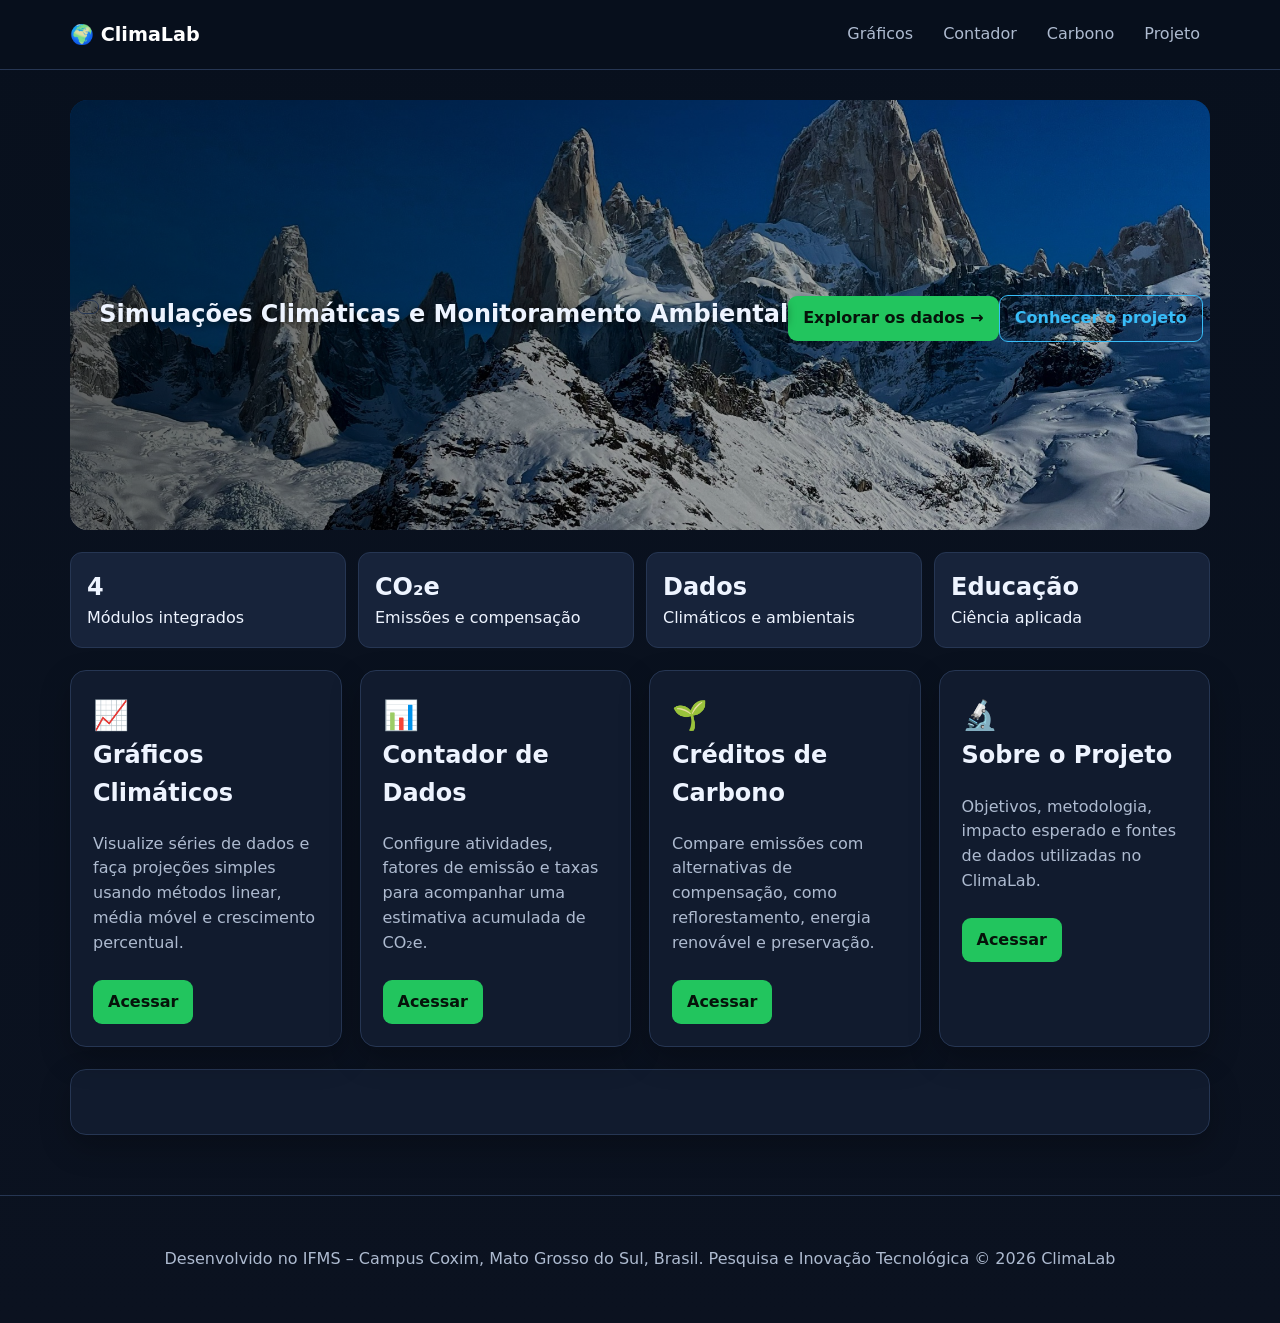
==== index.html @ 16ba8b27 "ClimaLab" ====
<!doctype html>
<html lang="pt-BR">
<head><meta charset="utf-8"><meta name="viewport" content="width=device-width,initial-scale=1">
<title>ClimaLab — Simulações Climáticas e Monitoramento Ambiental</title><link rel="stylesheet" href="css/climalab.css"></head>
<body>
<header class="site-header"><nav class="nav"><a class="brand" href="index.html">🌍 ClimaLab</a>
<div class="nav-links"><a href="graficos.html">Gráficos</a><a href="contador.html">Contador</a><a href="carbono.html">Carbono</a><a href="sobre.html">Projeto</a></div></nav></header>
<main class="container">
<section class="hero-climalab"><span class="badge"></span>
<h1>Simulações Climáticas e Monitoramento Ambiental</h1>
<p></p>
<a class="cta" href="graficos.html">Explorar os dados →</a> <a class="cta secondary" href="sobre.html">Conhecer o projeto</a></section>
<div class="stats">
<div class="stat"><strong>4</strong><span>Módulos integrados</span></div><div class="stat"><strong>CO₂e</strong><span>Emissões e compensação</span></div><div class="stat"><strong>Dados</strong><span>Climáticos e ambientais</span></div><div class="stat"><strong>Educação</strong><span>Ciência aplicada</span></div>
</div>
<section class="grid">
<article class="card"><div class="icon">📈</div><h2>Gráficos Climáticos</h2><p>Visualize séries de dados e faça projeções simples usando métodos linear, média móvel e crescimento percentual.</p><a class="cta" href="graficos.html">Acessar</a></article>
<article class="card"><div class="icon">📊</div><h2>Contador de Dados</h2><p>Configure atividades, fatores de emissão e taxas para acompanhar uma estimativa acumulada de CO₂e.</p><a class="cta" href="contador.html">Acessar</a></article>
<article class="card"><div class="icon">🌱</div><h2>Créditos de Carbono</h2><p>Compare emissões com alternativas de compensação, como reflorestamento, energia renovável e preservação.</p><a class="cta" href="carbono.html">Acessar</a></article>
<article class="card"><div class="icon">🔬</div><h2>Sobre o Projeto</h2><p>Objetivos, metodologia, impacto esperado e fontes de dados utilizadas no ClimaLab.</p><a class="cta" href="sobre.html">Acessar</a></article>
</section>
<section class="section" style="margin-top:22px"><h2></h2><p class="muted"></p></section>
</main><footer><p>Desenvolvido no IFMS – Campus Coxim, Mato Grosso do Sul, Brasil.  Pesquisa e Inovação Tecnológica © 2026 ClimaLab</p></footer>
<script src="js/climalab.js"></script></body></html>
---- css/climalab.css ----
:root{
  --bg:#0b1220; --panel:#111b2e; --panel2:#17233a; --text:#eef4ff;
  --muted:#aebbd0; --accent:#22c55e; --accent2:#38bdf8; --gold:#fbbf24;
  --danger:#ef4444; --border:#263653; --shadow:0 12px 30px rgba(0,0,0,.25);
}
*{box-sizing:border-box}
html{scroll-behavior:smooth}
body{margin:0;font-family:system-ui,-apple-system,Segoe UI,Roboto,Arial,sans-serif;background:linear-gradient(180deg,#08101d,#0b1220);color:var(--text);line-height:1.55}
a{color:var(--accent2)}
button,input,select{font:inherit}
button{cursor:pointer}
.site-header{position:sticky;top:0;z-index:10;background:rgba(8,16,29,.92);backdrop-filter:blur(10px);border-bottom:1px solid var(--border)}
.nav{max-width:1180px;margin:auto;padding:14px 20px;display:flex;align-items:center;gap:20px;justify-content:space-between}
.brand{font-weight:800;color:#fff;text-decoration:none;font-size:1.2rem}
.nav-links{display:flex;gap:10px;flex-wrap:wrap}
.nav-links a{padding:8px 10px;text-decoration:none;color:var(--muted);border-radius:8px}
.nav-links a:hover,.nav-links a.active{color:#fff;background:var(--panel2)}
.container{max-width:1180px;margin:auto;padding:30px 20px}
.hero{padding:70px 30px;border:1px solid var(--border);border-radius:24px;background:radial-gradient(circle at 85% 15%,rgba(56,189,248,.18),transparent 35%),radial-gradient(circle at 10% 90%,rgba(34,197,94,.12),transparent 30%),var(--panel);box-shadow:var(--shadow)}
.hero h1{font-size:clamp(2.2rem,5vw,4rem);line-height:1.05;margin:0 0 16px}
.hero p{max-width:780px;color:var(--muted);font-size:1.1rem}
.badge{display:inline-block;padding:6px 10px;border:1px solid var(--border);border-radius:999px;color:var(--accent2);font-size:.85rem;margin-bottom:15px}
.grid{display:grid;grid-template-columns:repeat(auto-fit,minmax(250px,1fr));gap:18px}
.card,.section{background:var(--panel);border:1px solid var(--border);border-radius:16px;padding:22px;box-shadow:var(--shadow)}
.card h2,.card h3,.section h2{margin-top:0}
.card p,.muted{color:var(--muted)}
.card .icon{font-size:1.8rem}
.cta{display:inline-flex;gap:8px;align-items:center;padding:10px 15px;border-radius:9px;text-decoration:none;background:var(--accent);color:#06130a;font-weight:800;margin-top:8px}
.secondary{background:transparent;color:var(--accent2);border:1px solid var(--accent2)}
.stats{display:grid;grid-template-columns:repeat(auto-fit,minmax(180px,1fr));gap:12px;margin:22px 0}
.stat{background:var(--panel2);border:1px solid var(--border);border-radius:12px;padding:16px}
.stat strong{display:block;font-size:1.5rem}
footer{text-align:center;color:var(--muted);padding:35px 20px;border-top:1px solid var(--border);margin-top:30px}
.controls{display:flex;flex-wrap:wrap;gap:10px;margin:18px 0}
.controls>*{min-height:42px}
input,select{background:#0c1627;color:var(--text);border:1px solid var(--border);border-radius:9px;padding:9px 11px}
.btn{border:0;border-radius:9px;padding:10px 14px;background:var(--accent);color:#06130a;font-weight:800}
.btn.alt{background:transparent;color:var(--accent2);border:1px solid var(--accent2)}
.btn.danger{background:transparent;color:#fca5a5;border:1px solid var(--danger)}
.table-wrap{overflow:auto;border:1px solid var(--border);border-radius:12px}
table{width:100%;border-collapse:collapse;min-width:760px}
th,td{padding:10px;border-bottom:1px solid var(--border);text-align:left}
th{color:var(--accent2);background:var(--panel2)}
.result-grid{display:grid;grid-template-columns:repeat(auto-fit,minmax(170px,1fr));gap:12px;margin-top:18px}
.result{background:var(--panel2);padding:14px;border-radius:10px;border:1px solid var(--border)}
.result small{color:var(--muted);display:block}.result strong{font-size:1.3rem}
.chart-box{margin-top:18px;padding:18px;background:var(--panel2);border:1px solid var(--border);border-radius:14px}
svg{width:100%;height:auto;display:block}
.notice{padding:13px 15px;border-left:4px solid var(--gold);background:rgba(251,191,36,.08);color:#e9eef7;border-radius:8px}
details{background:var(--panel2);border:1px solid var(--border);border-radius:10px;padding:12px}
summary{cursor:pointer;font-weight:700}
.feature{display:flex;gap:12px;align-items:flex-start;margin:12px 0}
.feature span:first-child{font-size:1.4rem}
@media(max-width:700px){.nav{align-items:flex-start;flex-direction:column}.hero{padding:40px 22px}.container{padding:22px 14px}}


/* Destaque principal do ClimaLab */
.hero-climalab {
    position: relative;
    min-height: 430px;
    display: flex;
    align-items: center;
    justify-content: center;
    overflow: hidden;
    isolation: isolate;
    background-image: url("../assets/fundo-climalab.jpg");
    background-size: cover;
    background-position: center center;
    background-repeat: no-repeat;
    border-radius: 18px;
}

.hero-climalab::before {
    content: "";
    position: absolute;
    inset: 0;
    z-index: -1;
    background: linear-gradient(
        90deg,
        rgba(0, 0, 0, 0.62) 0%,
        rgba(0, 0, 0, 0.40) 50%,
        rgba(0, 0, 0, 0.28) 100%
    );
}

.hero-climalab h1,
.hero-climalab h2,
.hero-climalab h3,
.hero-climalab p {
    position: relative;
    z-index: 1;
}

.hero-climalab h1,
.hero-climalab h2 {
    text-shadow: 0 2px 8px rgba(0, 0, 0, 0.55);
}

@media (max-width: 700px) {
    .hero-climalab {
        min-height: 360px;
        background-position: center center;
    }
}
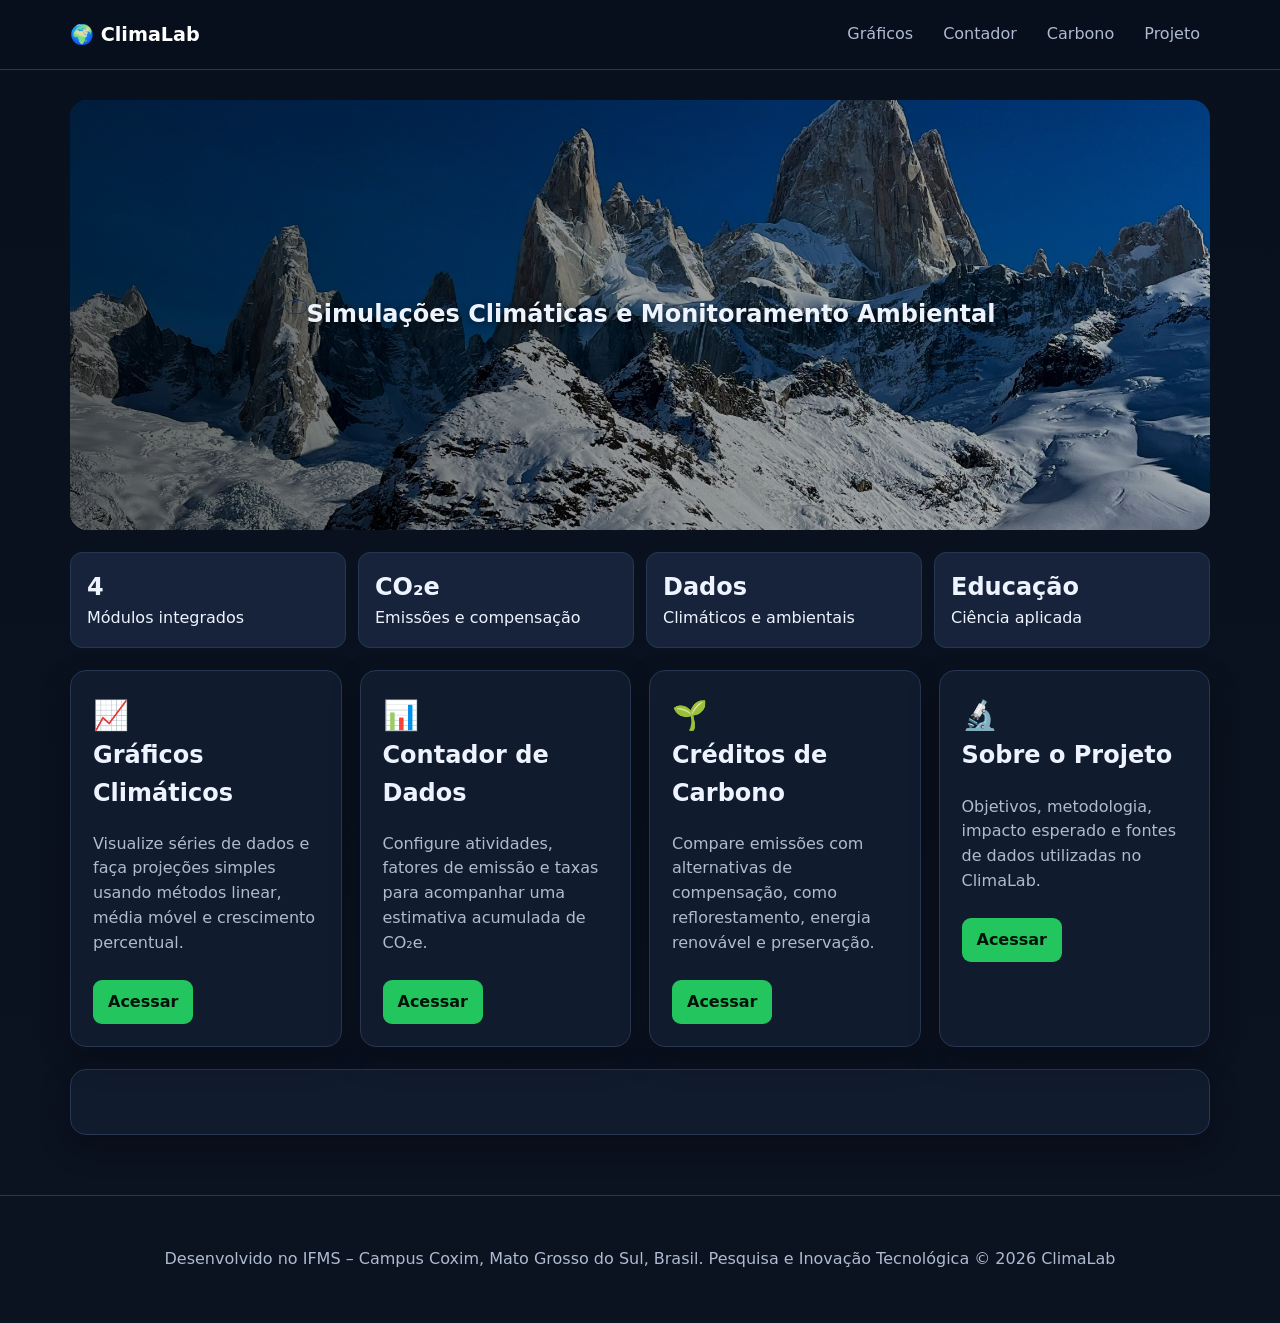
==== commit a883dbe2: "Fix HTML structure and remove duplicate elements" ====
--- a/index.html
+++ b/index.html
@@ -1,24 +1,73 @@
 <!doctype html>
 <html lang="pt-BR">
-<head><meta charset="utf-8"><meta name="viewport" content="width=device-width,initial-scale=1">
-<title>ClimaLab — Simulações Climáticas e Monitoramento Ambiental</title><link rel="stylesheet" href="css/climalab.css"></head>
+
+<head>
+    <meta charset="utf-8">
+    <meta name="viewport" content="width=device-width,initial-scale=1">
+    <title>ClimaLab — Simulações Climáticas e Monitoramento Ambiental</title>
+    <link rel="stylesheet" href="css/climalab.css">
+</head>
+
 <body>
-<header class="site-header"><nav class="nav"><a class="brand" href="index.html">🌍 ClimaLab</a>
-<div class="nav-links"><a href="graficos.html">Gráficos</a><a href="contador.html">Contador</a><a href="carbono.html">Carbono</a><a href="sobre.html">Projeto</a></div></nav></header>
-<main class="container">
-<section class="hero-climalab"><span class="badge"></span>
-<h1>Simulações Climáticas e Monitoramento Ambiental</h1>
-<p></p>
-<a class="cta" href="graficos.html">Explorar os dados →</a> <a class="cta secondary" href="sobre.html">Conhecer o projeto</a></section>
-<div class="stats">
-<div class="stat"><strong>4</strong><span>Módulos integrados</span></div><div class="stat"><strong>CO₂e</strong><span>Emissões e compensação</span></div><div class="stat"><strong>Dados</strong><span>Climáticos e ambientais</span></div><div class="stat"><strong>Educação</strong><span>Ciência aplicada</span></div>
-</div>
-<section class="grid">
-<article class="card"><div class="icon">📈</div><h2>Gráficos Climáticos</h2><p>Visualize séries de dados e faça projeções simples usando métodos linear, média móvel e crescimento percentual.</p><a class="cta" href="graficos.html">Acessar</a></article>
-<article class="card"><div class="icon">📊</div><h2>Contador de Dados</h2><p>Configure atividades, fatores de emissão e taxas para acompanhar uma estimativa acumulada de CO₂e.</p><a class="cta" href="contador.html">Acessar</a></article>
-<article class="card"><div class="icon">🌱</div><h2>Créditos de Carbono</h2><p>Compare emissões com alternativas de compensação, como reflorestamento, energia renovável e preservação.</p><a class="cta" href="carbono.html">Acessar</a></article>
-<article class="card"><div class="icon">🔬</div><h2>Sobre o Projeto</h2><p>Objetivos, metodologia, impacto esperado e fontes de dados utilizadas no ClimaLab.</p><a class="cta" href="sobre.html">Acessar</a></article>
-</section>
-<section class="section" style="margin-top:22px"><h2></h2><p class="muted"></p></section>
-</main><footer><p>Desenvolvido no IFMS – Campus Coxim, Mato Grosso do Sul, Brasil.  Pesquisa e Inovação Tecnológica © 2026 ClimaLab</p></footer>
-<script src="js/climalab.js"></script></body></html>+    <header class="site-header">
+        <nav class="nav"><a class="brand" href="index.html">🌍 ClimaLab</a>
+            <div class="nav-links">
+                <a href="graficos.html">Gráficos</a>
+                <a href="contador.html">Contador</a>
+                <a href="carbono.html">Carbono</a>
+                <a href="sobre.html">Projeto</a>
+            </div>
+        </nav>
+    </header>
+    <main class="container">
+        <section class="hero-climalab"><span class="badge"></span>
+            <h1>Simulações Climáticas e Monitoramento Ambiental</h1>
+            <p></p>
+            <!-- <a class="cta" href="graficos.html">Explorar os dados →</a> 
+            <a class="cta secondary" href="sobre.html">Conhecer o projeto</a> -->
+        </section>
+        <div class="stats">
+            <div class="stat"><strong>4</strong><span>Módulos integrados</span></div>
+            <div class="stat"><strong>CO₂e</strong><span>Emissões e compensação</span></div>
+            <div class="stat"><strong>Dados</strong><span>Climáticos e ambientais</span></div>
+            <div class="stat"><strong>Educação</strong><span>Ciência aplicada</span></div>
+        </div>
+        <section class="grid">
+            <article class="card">
+                <div class="icon">📈</div>
+                <h2>Gráficos Climáticos</h2>
+                <p>Visualize séries de dados e faça projeções simples usando métodos linear, média móvel e crescimento
+                    percentual.</p><a class="cta" href="graficos.html">Acessar</a>
+            </article>
+            <article class="card">
+                <div class="icon">📊</div>
+                <h2>Contador de Dados</h2>
+                <p>Configure atividades, fatores de emissão e taxas para acompanhar uma estimativa acumulada de CO₂e.
+                </p><a class="cta" href="contador.html">Acessar</a>
+            </article>
+            <article class="card">
+                <div class="icon">🌱</div>
+                <h2>Créditos de Carbono</h2>
+                <p>Compare emissões com alternativas de compensação, como reflorestamento, energia renovável e
+                    preservação.</p><a class="cta" href="carbono.html">Acessar</a>
+            </article>
+            <article class="card">
+                <div class="icon">🔬</div>
+                <h2>Sobre o Projeto</h2>
+                <p>Objetivos, metodologia, impacto esperado e fontes de dados utilizadas no ClimaLab.</p><a class="cta"
+                    href="sobre.html">Acessar</a>
+            </article>
+        </section>
+        <section class="section" style="margin-top:22px">
+            <h2></h2>
+            <p class="muted"></p>
+        </section>
+    </main>
+    <footer>
+        <p>Desenvolvido no IFMS – Campus Coxim, Mato Grosso do Sul, Brasil. Pesquisa e Inovação Tecnológica © 2026
+            ClimaLab</p>
+    </footer>
+    <script src="js/climalab.js"></script>
+</body>
+
+</html>
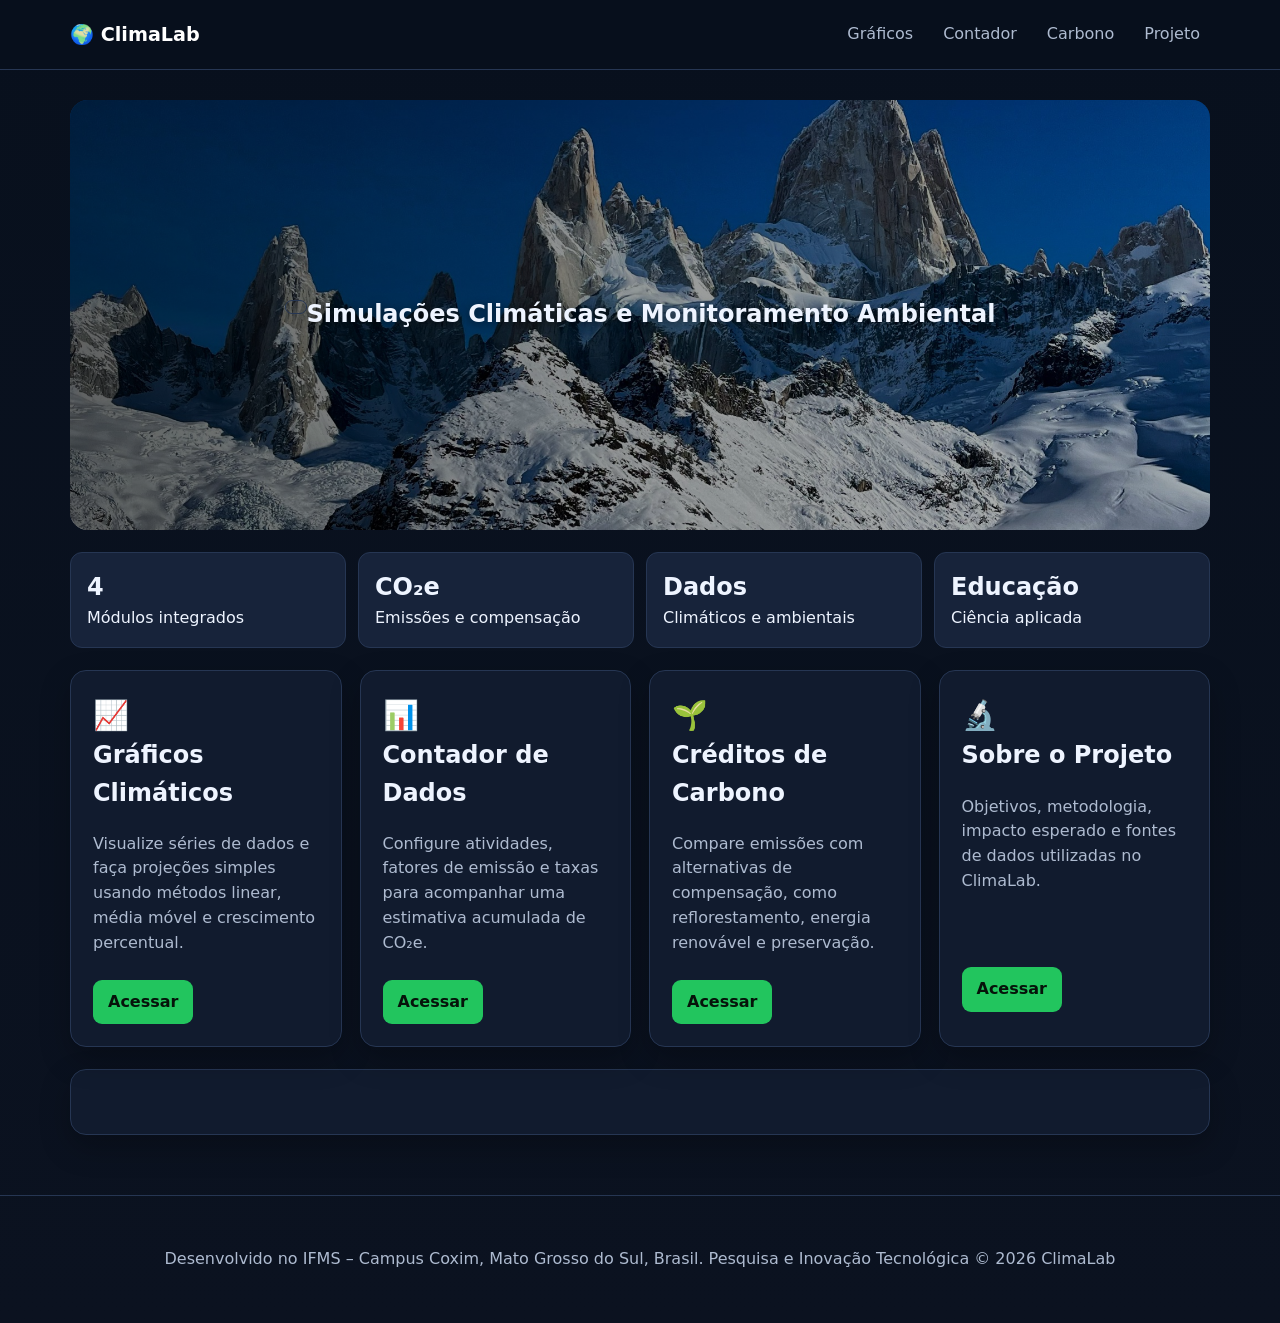
==== commit c460a81b: "Add line breaks before call to action link" ====
--- a/index.html
+++ b/index.html
@@ -4,6 +4,7 @@
 <head>
     <meta charset="utf-8">
     <meta name="viewport" content="width=device-width,initial-scale=1">
+    <link rel="icon" type="image.png" href="earth.png">
     <title>ClimaLab — Simulações Climáticas e Monitoramento Ambiental</title>
     <link rel="stylesheet" href="css/climalab.css">
 </head>
@@ -54,8 +55,10 @@
             <article class="card">
                 <div class="icon">🔬</div>
                 <h2>Sobre o Projeto</h2>
-                <p>Objetivos, metodologia, impacto esperado e fontes de dados utilizadas no ClimaLab.</p><a class="cta"
-                    href="sobre.html">Acessar</a>
+                <p>Objetivos, metodologia, impacto esperado e fontes de dados utilizadas no ClimaLab.</p>
+                <br>
+                <br>
+                <a class="cta" href="sobre.html">Acessar</a>
             </article>
         </section>
         <section class="section" style="margin-top:22px">
--- a/css/climalab.css
+++ b/css/climalab.css
@@ -1,58 +1,351 @@
-
-:root{
-  --bg:#0b1220; --panel:#111b2e; --panel2:#17233a; --text:#eef4ff;
-  --muted:#aebbd0; --accent:#22c55e; --accent2:#38bdf8; --gold:#fbbf24;
-  --danger:#ef4444; --border:#263653; --shadow:0 12px 30px rgba(0,0,0,.25);
-}
-*{box-sizing:border-box}
-html{scroll-behavior:smooth}
-body{margin:0;font-family:system-ui,-apple-system,Segoe UI,Roboto,Arial,sans-serif;background:linear-gradient(180deg,#08101d,#0b1220);color:var(--text);line-height:1.55}
-a{color:var(--accent2)}
-button,input,select{font:inherit}
-button{cursor:pointer}
-.site-header{position:sticky;top:0;z-index:10;background:rgba(8,16,29,.92);backdrop-filter:blur(10px);border-bottom:1px solid var(--border)}
-.nav{max-width:1180px;margin:auto;padding:14px 20px;display:flex;align-items:center;gap:20px;justify-content:space-between}
-.brand{font-weight:800;color:#fff;text-decoration:none;font-size:1.2rem}
-.nav-links{display:flex;gap:10px;flex-wrap:wrap}
-.nav-links a{padding:8px 10px;text-decoration:none;color:var(--muted);border-radius:8px}
-.nav-links a:hover,.nav-links a.active{color:#fff;background:var(--panel2)}
-.container{max-width:1180px;margin:auto;padding:30px 20px}
-.hero{padding:70px 30px;border:1px solid var(--border);border-radius:24px;background:radial-gradient(circle at 85% 15%,rgba(56,189,248,.18),transparent 35%),radial-gradient(circle at 10% 90%,rgba(34,197,94,.12),transparent 30%),var(--panel);box-shadow:var(--shadow)}
-.hero h1{font-size:clamp(2.2rem,5vw,4rem);line-height:1.05;margin:0 0 16px}
-.hero p{max-width:780px;color:var(--muted);font-size:1.1rem}
-.badge{display:inline-block;padding:6px 10px;border:1px solid var(--border);border-radius:999px;color:var(--accent2);font-size:.85rem;margin-bottom:15px}
-.grid{display:grid;grid-template-columns:repeat(auto-fit,minmax(250px,1fr));gap:18px}
-.card,.section{background:var(--panel);border:1px solid var(--border);border-radius:16px;padding:22px;box-shadow:var(--shadow)}
-.card h2,.card h3,.section h2{margin-top:0}
-.card p,.muted{color:var(--muted)}
-.card .icon{font-size:1.8rem}
-.cta{display:inline-flex;gap:8px;align-items:center;padding:10px 15px;border-radius:9px;text-decoration:none;background:var(--accent);color:#06130a;font-weight:800;margin-top:8px}
-.secondary{background:transparent;color:var(--accent2);border:1px solid var(--accent2)}
-.stats{display:grid;grid-template-columns:repeat(auto-fit,minmax(180px,1fr));gap:12px;margin:22px 0}
-.stat{background:var(--panel2);border:1px solid var(--border);border-radius:12px;padding:16px}
-.stat strong{display:block;font-size:1.5rem}
-footer{text-align:center;color:var(--muted);padding:35px 20px;border-top:1px solid var(--border);margin-top:30px}
-.controls{display:flex;flex-wrap:wrap;gap:10px;margin:18px 0}
-.controls>*{min-height:42px}
-input,select{background:#0c1627;color:var(--text);border:1px solid var(--border);border-radius:9px;padding:9px 11px}
-.btn{border:0;border-radius:9px;padding:10px 14px;background:var(--accent);color:#06130a;font-weight:800}
-.btn.alt{background:transparent;color:var(--accent2);border:1px solid var(--accent2)}
-.btn.danger{background:transparent;color:#fca5a5;border:1px solid var(--danger)}
-.table-wrap{overflow:auto;border:1px solid var(--border);border-radius:12px}
-table{width:100%;border-collapse:collapse;min-width:760px}
-th,td{padding:10px;border-bottom:1px solid var(--border);text-align:left}
-th{color:var(--accent2);background:var(--panel2)}
-.result-grid{display:grid;grid-template-columns:repeat(auto-fit,minmax(170px,1fr));gap:12px;margin-top:18px}
-.result{background:var(--panel2);padding:14px;border-radius:10px;border:1px solid var(--border)}
-.result small{color:var(--muted);display:block}.result strong{font-size:1.3rem}
-.chart-box{margin-top:18px;padding:18px;background:var(--panel2);border:1px solid var(--border);border-radius:14px}
-svg{width:100%;height:auto;display:block}
-.notice{padding:13px 15px;border-left:4px solid var(--gold);background:rgba(251,191,36,.08);color:#e9eef7;border-radius:8px}
-details{background:var(--panel2);border:1px solid var(--border);border-radius:10px;padding:12px}
-summary{cursor:pointer;font-weight:700}
-.feature{display:flex;gap:12px;align-items:flex-start;margin:12px 0}
-.feature span:first-child{font-size:1.4rem}
-@media(max-width:700px){.nav{align-items:flex-start;flex-direction:column}.hero{padding:40px 22px}.container{padding:22px 14px}}
+:root {
+    --bg: #0b1220;
+    --panel: #111b2e;
+    --panel2: #17233a;
+    --text: #eef4ff;
+    --muted: #aebbd0;
+    --accent: #22c55e;
+    --accent2: #38bdf8;
+    --gold: #fbbf24;
+    --danger: #ef4444;
+    --border: #263653;
+    --shadow: 0 12px 30px rgba(0, 0, 0, .25);
+}
+
+* {
+    box-sizing: border-box
+}
+
+html {
+    scroll-behavior: smooth
+}
+
+body {
+    margin: 0;
+    font-family: system-ui, -apple-system, Segoe UI, Roboto, Arial, sans-serif;
+    background: linear-gradient(180deg, #08101d, #0b1220);
+    color: var(--text);
+    line-height: 1.55
+}
+
+a {
+    color: var(--accent2)
+}
+
+button,
+input,
+select {
+    font: inherit
+}
+
+button {
+    cursor: pointer
+}
+
+.site-header {
+    position: sticky;
+    top: 0;
+    z-index: 10;
+    background: rgba(8, 16, 29, .92);
+    backdrop-filter: blur(10px);
+    border-bottom: 1px solid var(--border)
+}
+
+.nav {
+    max-width: 1180px;
+    margin: auto;
+    padding: 14px 20px;
+    display: flex;
+    align-items: center;
+    gap: 20px;
+    justify-content: space-between
+}
+
+.brand {
+    font-weight: 800;
+    color: #fff;
+    text-decoration: none;
+    font-size: 1.2rem
+}
+
+.nav-links {
+    display: flex;
+    gap: 10px;
+    flex-wrap: wrap
+}
+
+.nav-links a {
+    padding: 8px 10px;
+    text-decoration: none;
+    color: var(--muted);
+    border-radius: 8px
+}
+
+.nav-links a:hover,
+.nav-links a.active {
+    color: #fff;
+    background: var(--panel2)
+}
+
+.container {
+    max-width: 1180px;
+    margin: auto;
+    padding: 30px 20px
+}
+
+.hero {
+    padding: 70px 30px;
+    border: 1px solid var(--border);
+    border-radius: 24px;
+    background: radial-gradient(circle at 85% 15%, rgba(56, 189, 248, .18), transparent 35%), radial-gradient(circle at 10% 90%, rgba(34, 197, 94, .12), transparent 30%), var(--panel);
+    box-shadow: var(--shadow)
+}
+
+.hero h1 {
+    font-size: clamp(2.2rem, 5vw, 4rem);
+    line-height: 1.05;
+    margin: 0 0 16px
+}
+
+.hero p {
+    max-width: 780px;
+    color: var(--muted);
+    font-size: 1.1rem
+}
+
+.badge {
+    display: inline-block;
+    padding: 6px 10px;
+    border: 1px solid var(--border);
+    border-radius: 999px;
+    color: var(--accent2);
+    font-size: .85rem;
+    margin-bottom: 15px
+}
+
+.grid {
+    display: grid;
+    grid-template-columns: repeat(auto-fit, minmax(250px, 1fr));
+    gap: 18px
+}
+
+.card,
+.section {
+    background: var(--panel);
+    border: 1px solid var(--border);
+    border-radius: 16px;
+    padding: 22px;
+    box-shadow: var(--shadow)
+}
+
+.card h2,
+.card h3,
+.section h2 {
+    margin-top: 0
+}
+
+.card p,
+.muted {
+    color: var(--muted)
+}
+
+.card .icon {
+    font-size: 1.8rem
+}
+
+.cta {
+    display: inline-flex;
+    gap: 8px;
+    align-items: center;
+    padding: 10px 15px;
+    border-radius: 9px;
+    text-decoration: none;
+    background: var(--accent);
+    color: #06130a;
+    font-weight: 800;
+    margin-top: 8px
+}
+
+.secondary {
+    background: transparent;
+    color: var(--accent2);
+    border: 1px solid var(--accent2)
+}
+
+.stats {
+    display: grid;
+    grid-template-columns: repeat(auto-fit, minmax(180px, 1fr));
+    gap: 12px;
+    margin: 22px 0
+}
+
+.stat {
+    background: var(--panel2);
+    border: 1px solid var(--border);
+    border-radius: 12px;
+    padding: 16px
+}
+
+.stat strong {
+    display: block;
+    font-size: 1.5rem
+}
+
+footer {
+    text-align: center;
+    color: var(--muted);
+    padding: 35px 20px;
+    border-top: 1px solid var(--border);
+    margin-top: 30px
+}
+
+.controls {
+    display: flex;
+    flex-wrap: wrap;
+    gap: 10px;
+    margin: 18px 0
+}
+
+.controls>* {
+    min-height: 42px
+}
+
+input,
+select {
+    background: #0c1627;
+    color: var(--text);
+    border: 1px solid var(--border);
+    border-radius: 9px;
+    padding: 9px 11px
+}
+
+.btn {
+    border: 0;
+    border-radius: 9px;
+    padding: 10px 14px;
+    background: var(--accent);
+    color: #06130a;
+    font-weight: 800
+}
+
+.btn.alt {
+    background: transparent;
+    color: var(--accent2);
+    border: 1px solid var(--accent2)
+}
+
+.btn.danger {
+    background: transparent;
+    color: #fca5a5;
+    border: 1px solid var(--danger)
+}
+
+.table-wrap {
+    overflow: auto;
+    border: 1px solid var(--border);
+    border-radius: 12px
+}
+
+table {
+    width: 100%;
+    border-collapse: collapse;
+    min-width: 760px
+}
+
+th,
+td {
+    padding: 10px;
+    border-bottom: 1px solid var(--border);
+    text-align: left
+}
+
+th {
+    color: var(--accent2);
+    background: var(--panel2)
+}
+
+.result-grid {
+    display: grid;
+    grid-template-columns: repeat(auto-fit, minmax(170px, 1fr));
+    gap: 12px;
+    margin-top: 18px
+}
+
+.result {
+    background: var(--panel2);
+    padding: 14px;
+    border-radius: 10px;
+    border: 1px solid var(--border)
+}
+
+.result small {
+    color: var(--muted);
+    display: block
+}
+
+.result strong {
+    font-size: 1.3rem
+}
+
+.chart-box {
+    margin-top: 18px;
+    padding: 18px;
+    background: var(--panel2);
+    border: 1px solid var(--border);
+    border-radius: 14px
+}
+
+svg {
+    width: 100%;
+    height: auto;
+    display: block
+}
+
+.notice {
+    padding: 13px 15px;
+    border-left: 4px solid var(--gold);
+    background: rgba(251, 191, 36, .08);
+    color: #e9eef7;
+    border-radius: 8px
+}
+
+details {
+    background: var(--panel2);
+    border: 1px solid var(--border);
+    border-radius: 10px;
+    padding: 12px
+}
+
+summary {
+    cursor: pointer;
+    font-weight: 700
+}
+
+.feature {
+    display: flex;
+    gap: 12px;
+    align-items: flex-start;
+    margin: 12px 0
+}
+
+.feature span:first-child {
+    font-size: 1.4rem
+}
+
+@media(max-width:700px) {
+    .nav {
+        align-items: flex-start;
+        flex-direction: column
+    }
+
+    .hero {
+        padding: 40px 22px
+    }
+
+    .container {
+        padding: 22px 14px
+    }
+}
 
 
 /* Destaque principal do ClimaLab */
@@ -76,12 +369,10 @@
     position: absolute;
     inset: 0;
     z-index: -1;
-    background: linear-gradient(
-        90deg,
-        rgba(0, 0, 0, 0.62) 0%,
-        rgba(0, 0, 0, 0.40) 50%,
-        rgba(0, 0, 0, 0.28) 100%
-    );
+    background: linear-gradient(90deg,
+            rgba(0, 0, 0, 0.62) 0%,
+            rgba(0, 0, 0, 0.40) 50%,
+            rgba(0, 0, 0, 0.28) 100%);
 }
 
 .hero-climalab h1,
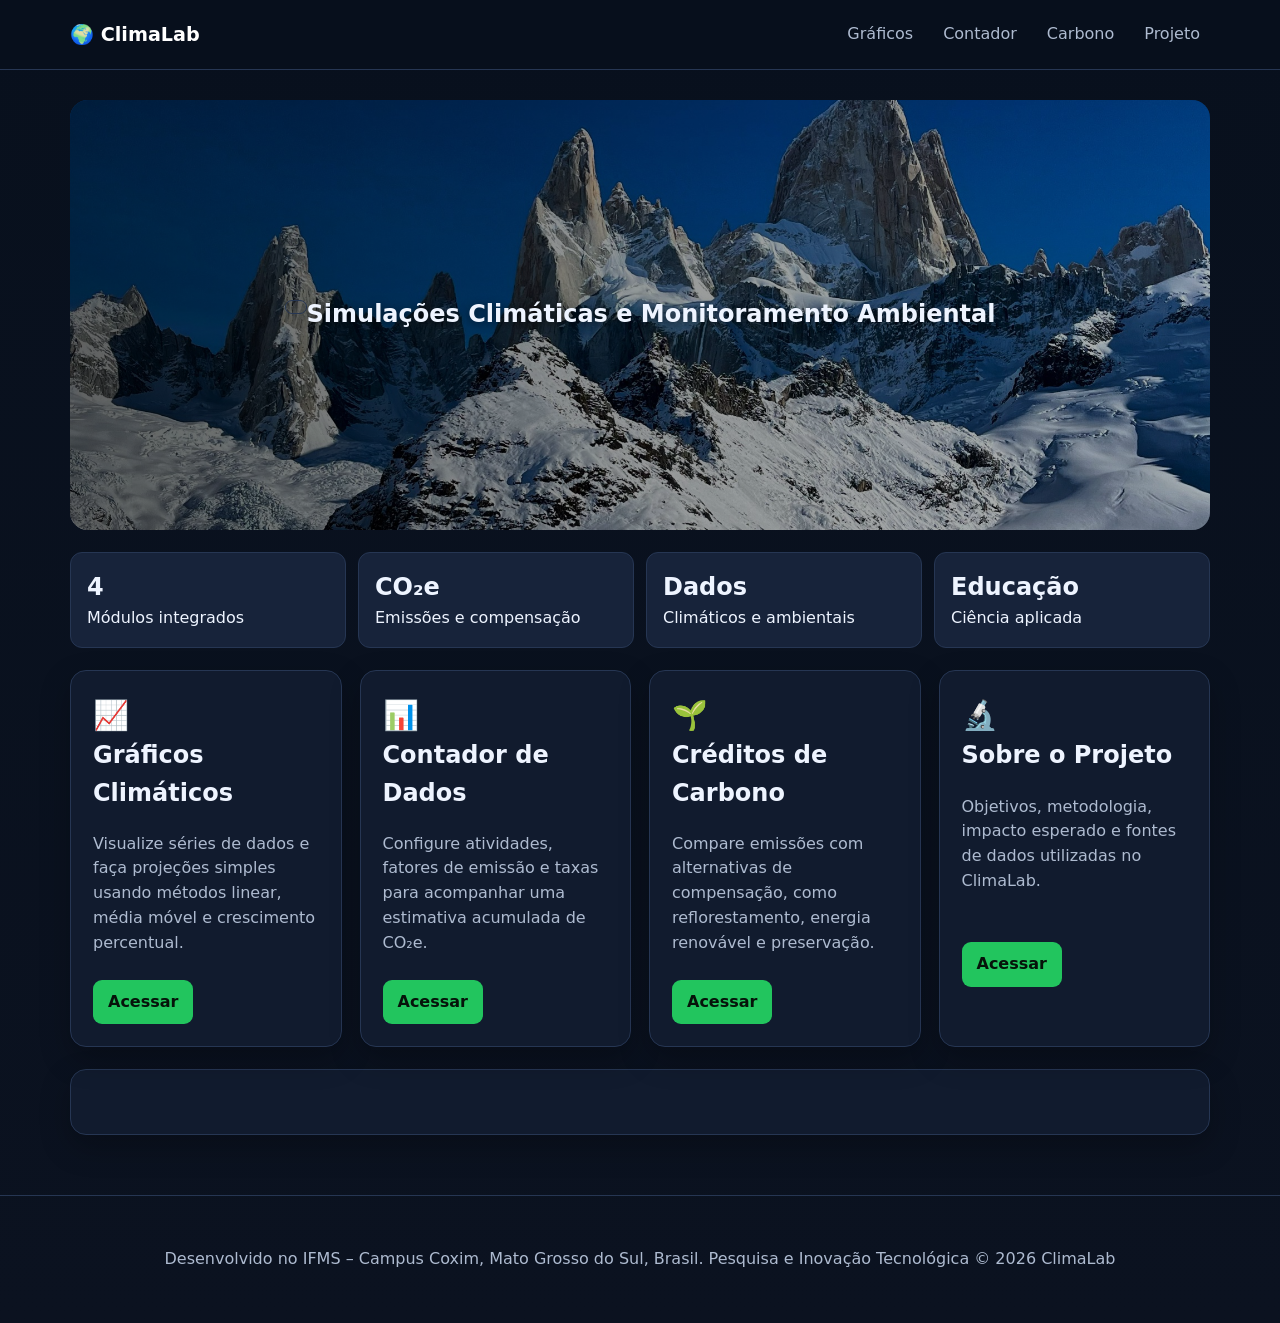
==== commit 946b2aa0: "Remove redundant line break in index.html Removed an extra line break before the call to action link" ====
--- a/index.html
+++ b/index.html
@@ -57,7 +57,6 @@
                 <h2>Sobre o Projeto</h2>
                 <p>Objetivos, metodologia, impacto esperado e fontes de dados utilizadas no ClimaLab.</p>
                 <br>
-                <br>
                 <a class="cta" href="sobre.html">Acessar</a>
             </article>
         </section>
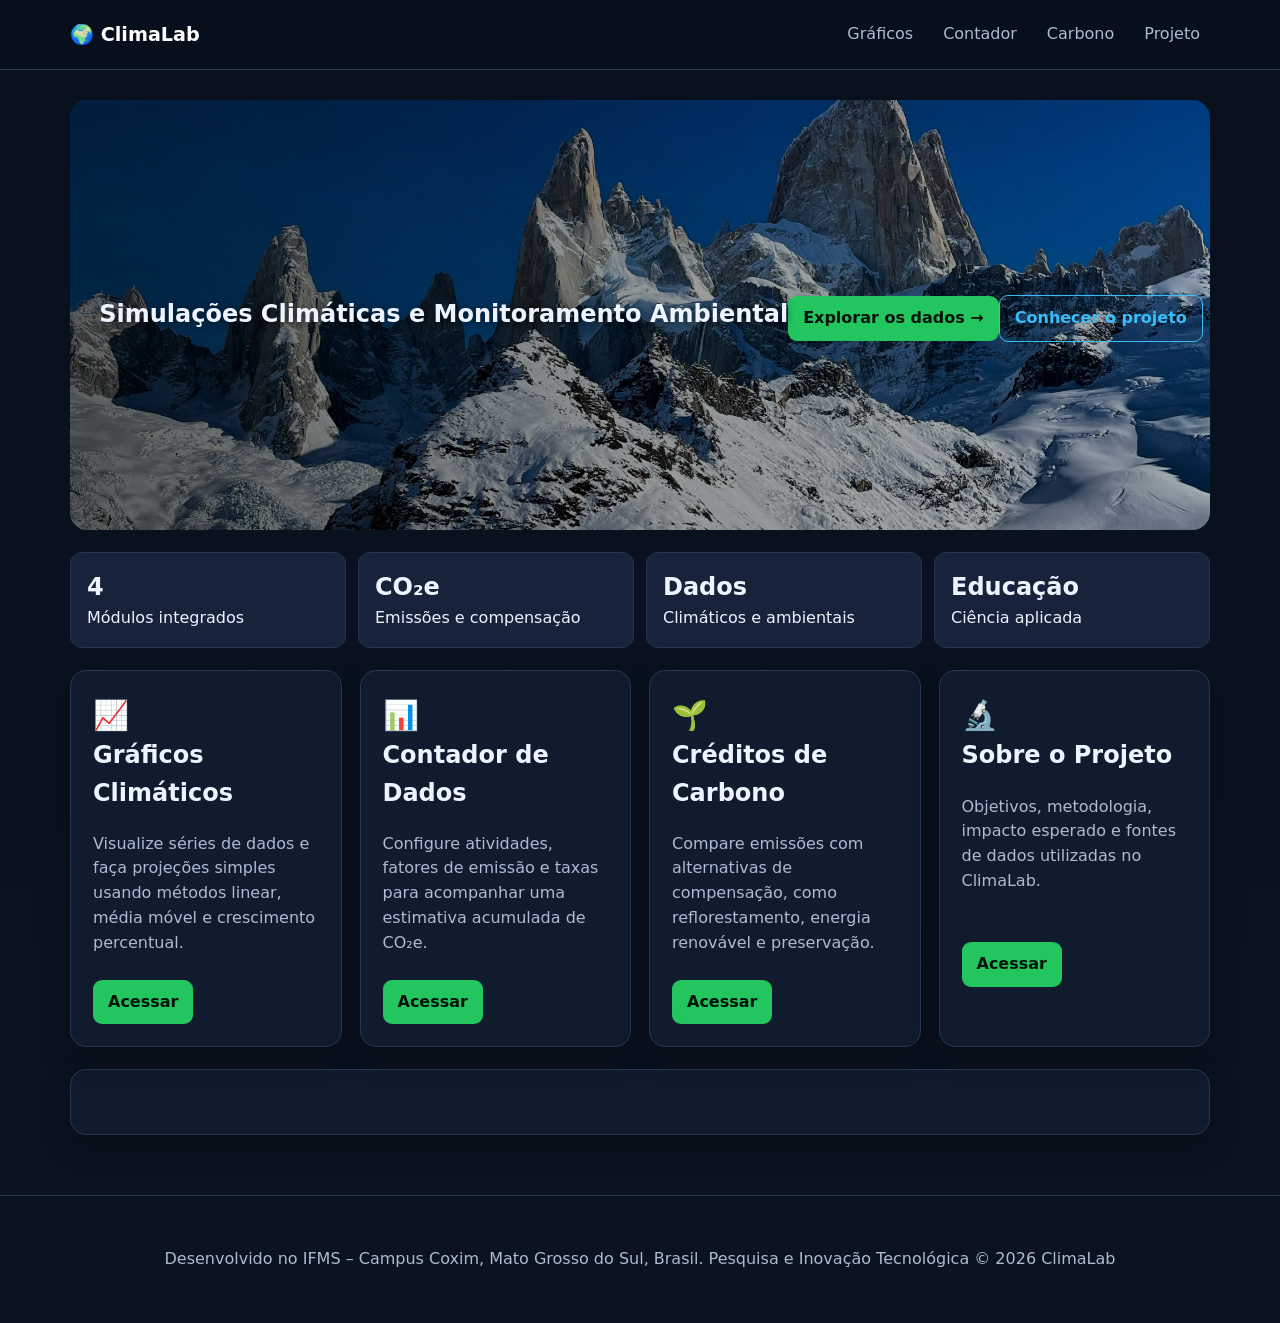
==== commit 1cc93f92: "Update call-to-action links in index.html" ====
--- a/index.html
+++ b/index.html
@@ -24,8 +24,10 @@
         <section class="hero-climalab"><span class="badge"></span>
             <h1>Simulações Climáticas e Monitoramento Ambiental</h1>
             <p></p>
-            <!-- <a class="cta" href="graficos.html">Explorar os dados →</a> 
-            <a class="cta secondary" href="sobre.html">Conhecer o projeto</a> -->
+            <br>
+            <a class="cta" href="graficos.html">Explorar os dados →</a> 
+            <br>
+            <a class="cta secondary" href="sobre.html">Conhecer o projeto</a>
         </section>
         <div class="stats">
             <div class="stat"><strong>4</strong><span>Módulos integrados</span></div>
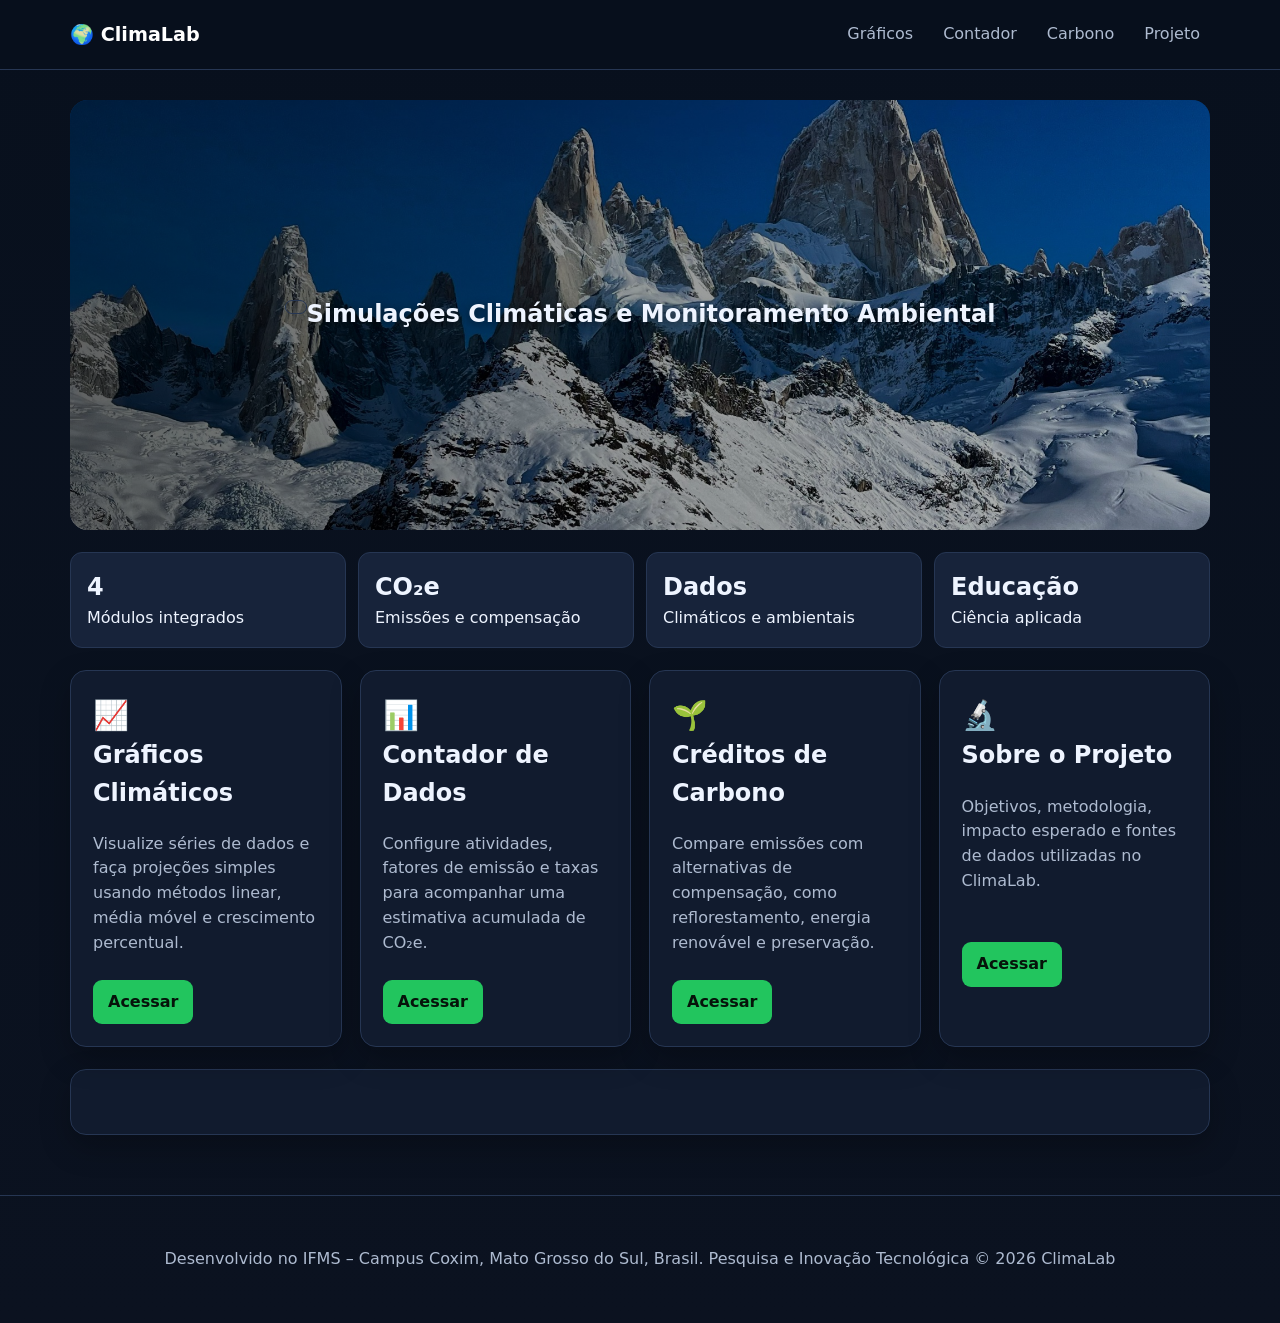
==== commit b849fa09: "Comment out CTA links in hero section Comment out links to data exploration and project information." ====
--- a/index.html
+++ b/index.html
@@ -25,9 +25,8 @@
             <h1>Simulações Climáticas e Monitoramento Ambiental</h1>
             <p></p>
             <br>
-            <a class="cta" href="graficos.html">Explorar os dados →</a> 
-            <br>
-            <a class="cta secondary" href="sobre.html">Conhecer o projeto</a>
+            <!-- <a class="cta" href="graficos.html">Explorar os dados →</a> 
+            <a class="cta secondary" href="sobre.html">Conhecer o projeto</a> -->
         </section>
         <div class="stats">
             <div class="stat"><strong>4</strong><span>Módulos integrados</span></div>
